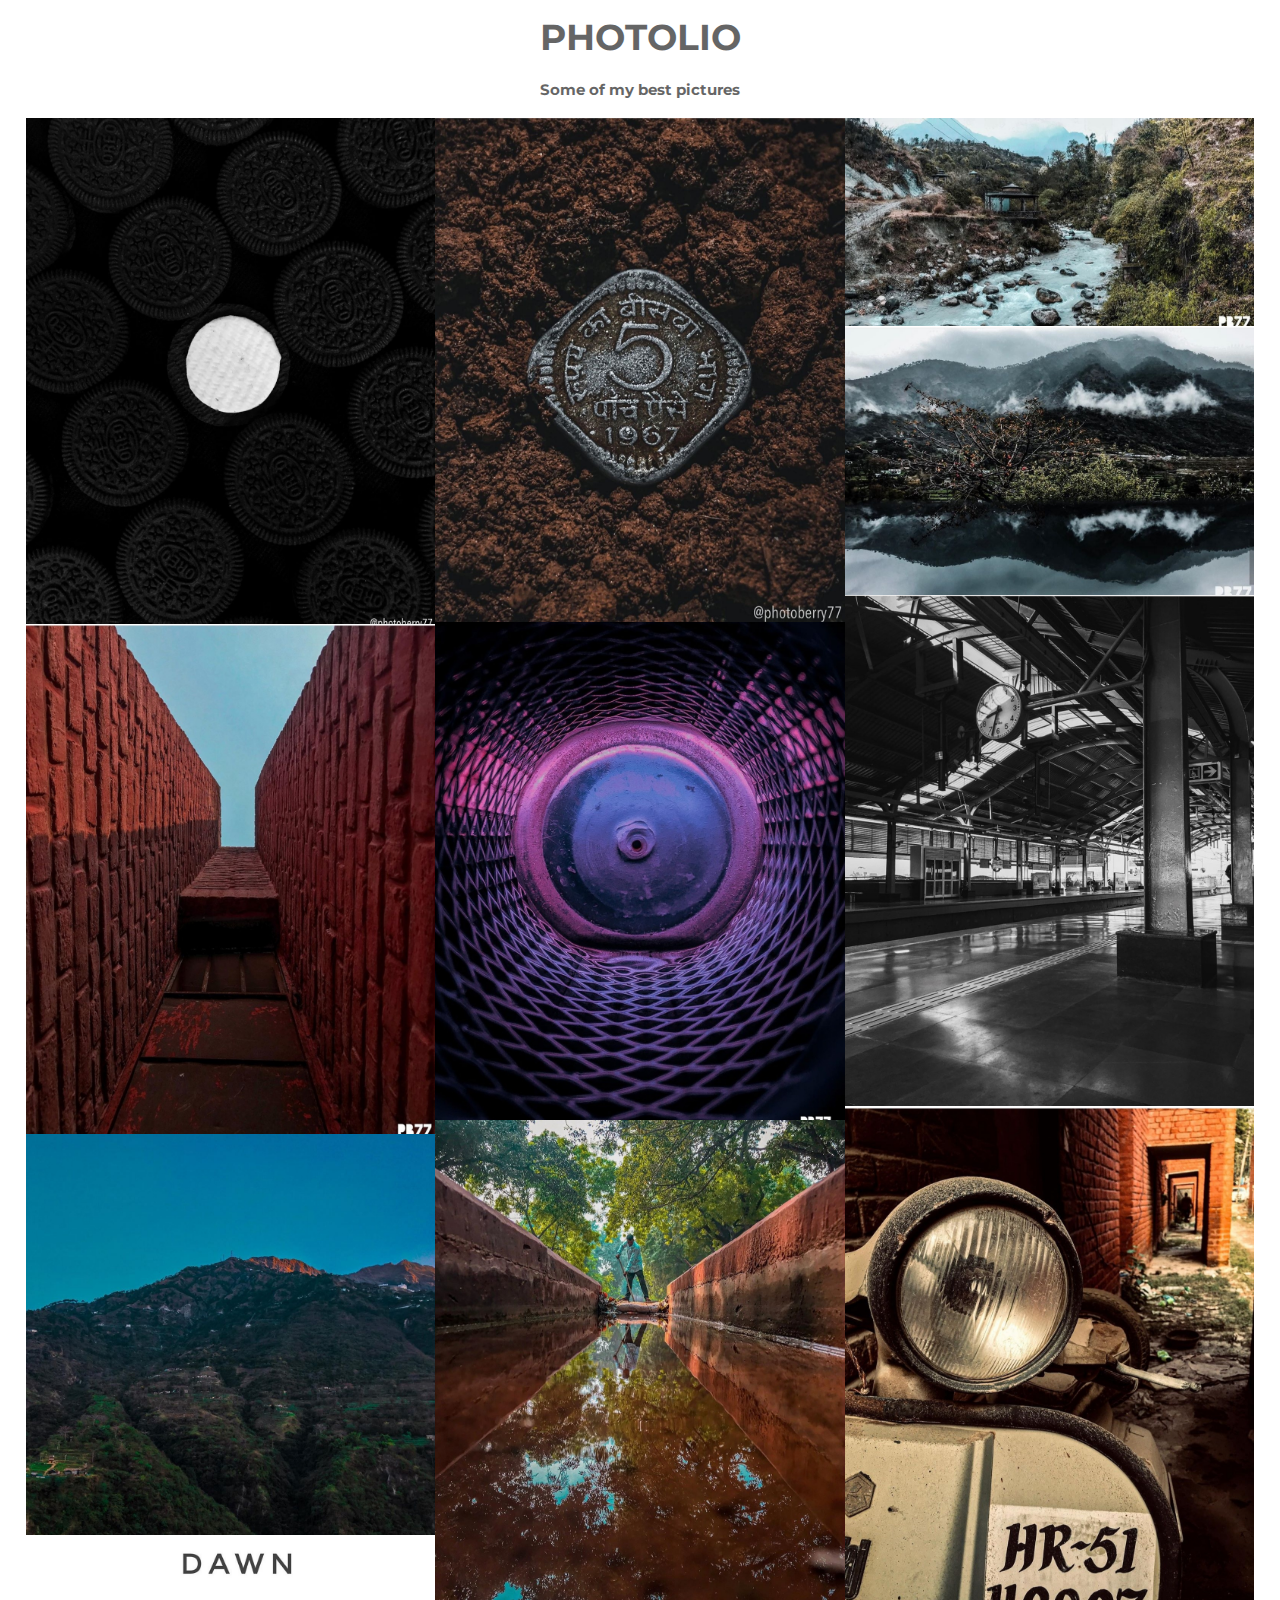
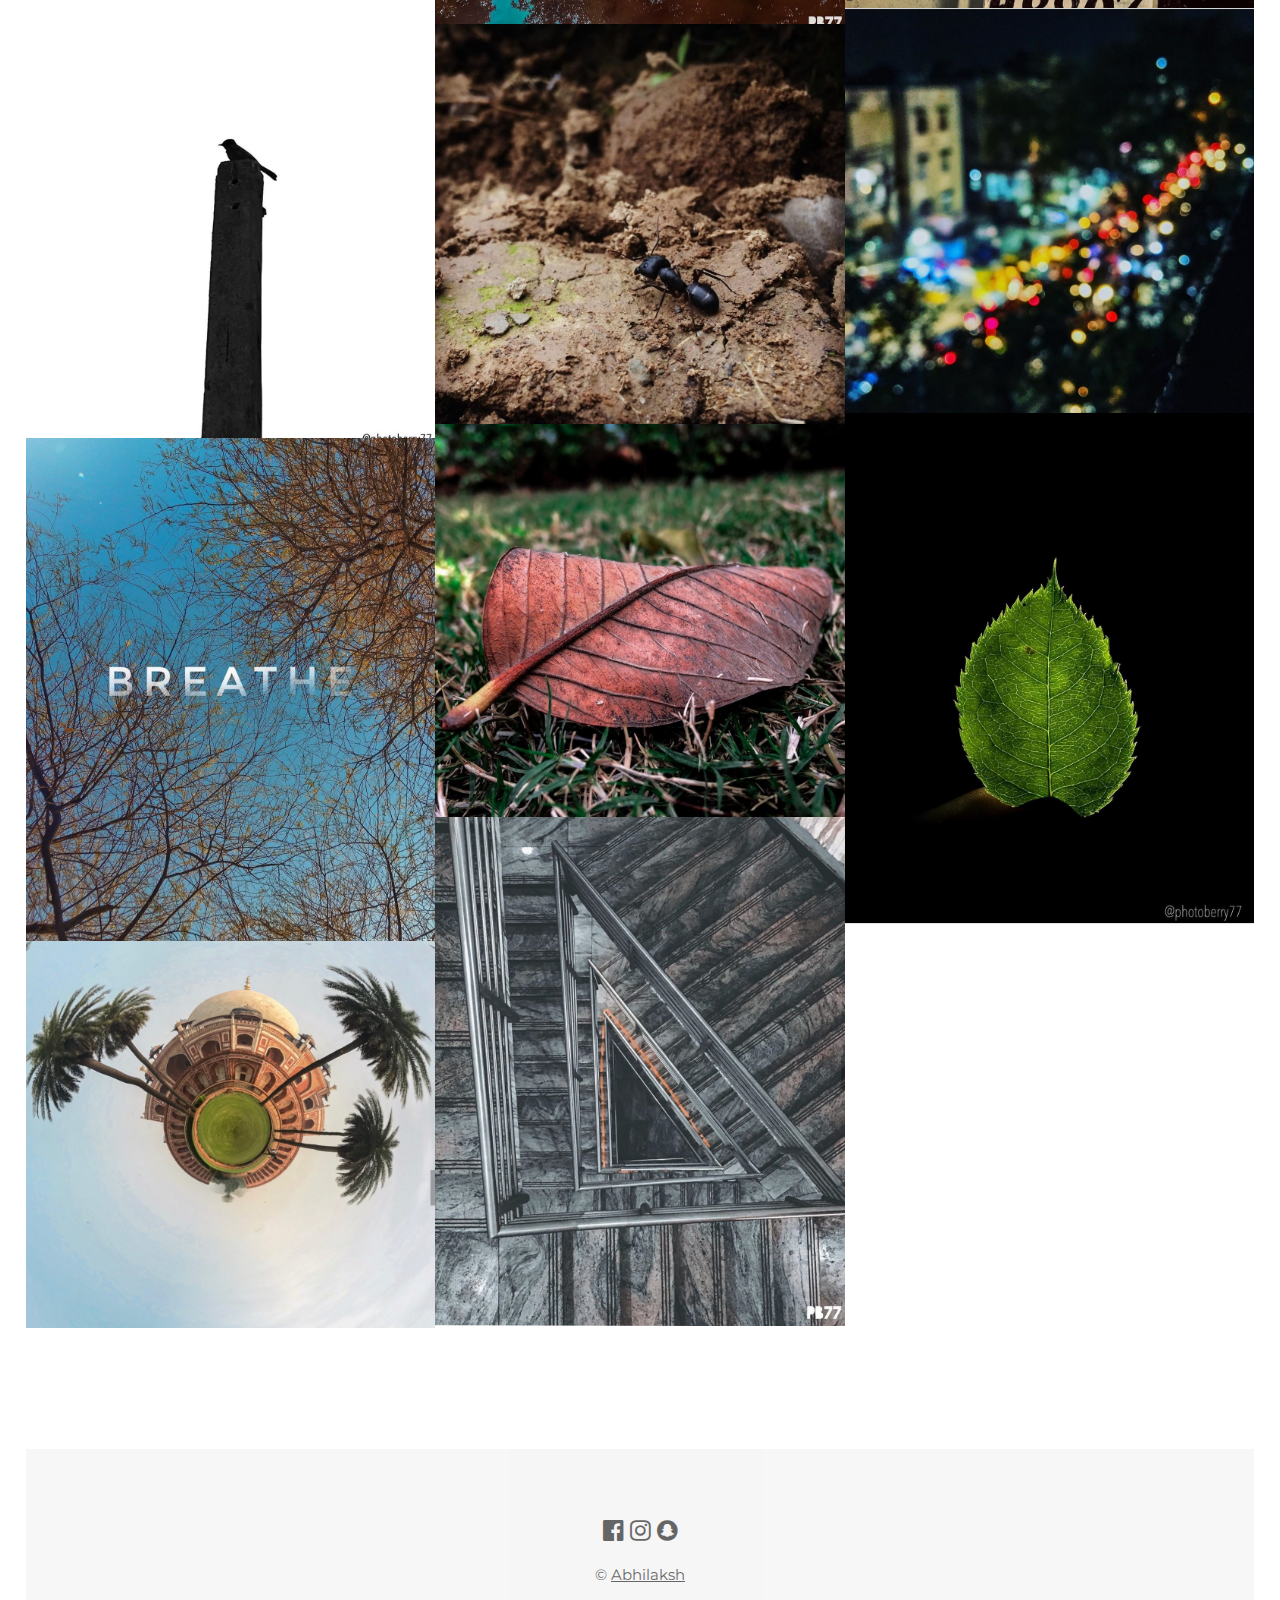
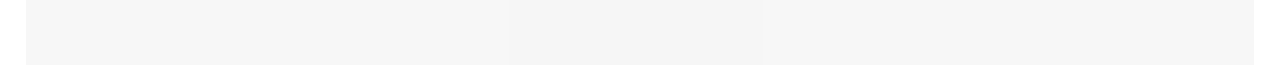
==== photolio/photolio.html @ 99bea7ec "Add files via upload" ====
<!DOCTYPE html>
<html>
<title>PhotoBerry77</title>
<meta charset="UTF-8">
<meta name="viewport" content="width=device-width, initial-scale=1">
<link rel="stylesheet" href="https://www.w3schools.com/w3css/4/w3.css">
<link rel="stylesheet" href="https://fonts.googleapis.com/css?family=Montserrat">
<link rel="stylesheet" href="https://cdnjs.cloudflare.com/ajax/libs/font-awesome/4.7.0/css/font-awesome.min.css">
<style>
body,h1 {font-family: "Montserrat", sans-serif; padding: 0 2%;}
img {margin-bottom: -7px}
.w3-row-padding img {margin-bottom: 12px}
</style>
<body >

<!-- Sidebar -->


<!-- !PAGE CONTENT! -->
<div class="w3-content" style="max-width:1500px">

<!-- Header -->
<div class="w3-opacity">

<div class="w3-clear"></div>
<header class="w3-center w3-margin-bottom">
  <h1><b>PHOTOLIO</b></h1>
  <p><b>Some of my best pictures</b></p>

</header>
</div>

<!-- Photo Grid -->
<div class="w3-row" id="myGrid" style="margin-bottom:128px">
  <div class="w3-third">
    <img src="images-port/3.jpg" style="width:100%">
    <img src="images-port/8.jpg" style="width:100%">
    <img src="images-port/5.jpg" style="width:100%">
    <img src="images-port/1.jpg" style="width:100%">
    <img src="images-port/2.jpg" style="width:100%">
    <img src="images-port/9.jpg" style="width:100%">
  </div>

  <div class="w3-third">
    <img src="images-port/15.jpg" style="width:100%">
    <img src="images-port/10.jpg" style="width:100%">
    <img src="images-port/7.jpg" style="width:100%">
    <img src="images-port/4.jpg" style="width:100%">
    <img src="images-port/17.jpg" style="width:100%">
    <img src="images-port/11.jpg" style="width:100%">
  </div>

  <div class="w3-third">
    <img src="images-port/13.jpg" style="width:100%">
    <img src="images-port/12.jpg" style="width:100%">
    <img src="images-port/6.jpg" style="width:100%">
    <img src="images-port/16.jpg" style="width:100%">
    <img src="images-port/19.jpg" style="width:100%">
    <img src="images-port/14.jpg" style="width:100%">
  </div>
</div>

<!-- End Page Content -->
</div>

<!-- Footer -->
<footer class="w3-container w3-padding-64 w3-light-grey w3-center w3-opacity w3-xlarge" style="margin-top:128px">
  <i class="fa fa-facebook-official w3-hover-opacity"></i>
  <i class="fa fa-instagram w3-hover-opacity"></i>
  <i class="fa fa-snapchat w3-hover-opacity"></i>

  <p class="w3-medium">&copy <a href="abhilaksh/index.html" target="_blank" class="w3-hover-text-green">Abhilaksh</a></p>
</footer>

<script>
// Toggle grid padding
function myFunction() {
  var x = document.getElementById("myGrid");
  if (x.className === "w3-row") {
    x.className = "w3-row-padding";
  } else {
    x.className = x.className.replace("w3-row-padding", "w3-row");
  }
}

// Open and close sidebar
function w3_open() {
  document.getElementById("mySidebar").style.width = "100%";
  document.getElementById("mySidebar").style.display = "block";
}

function w3_close() {
  document.getElementById("mySidebar").style.display = "none";
}
</script>

</body>
</html>
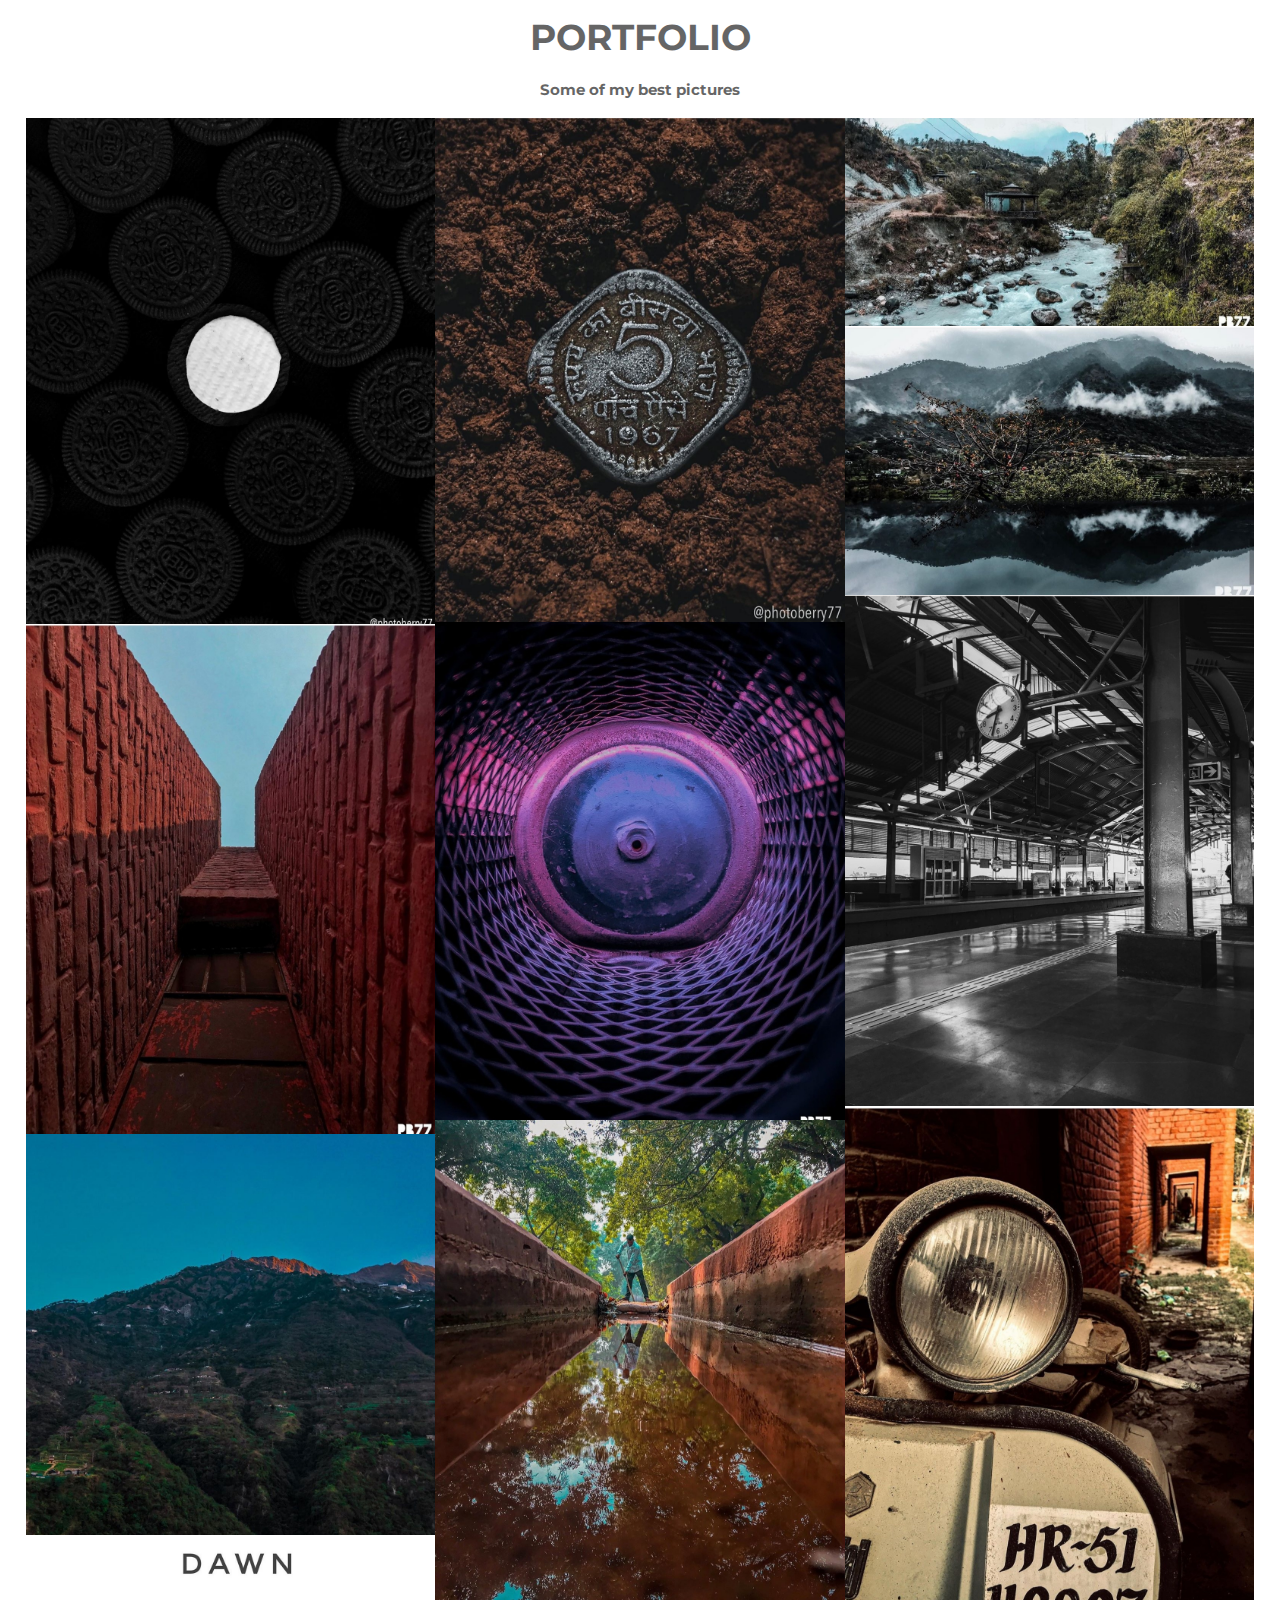
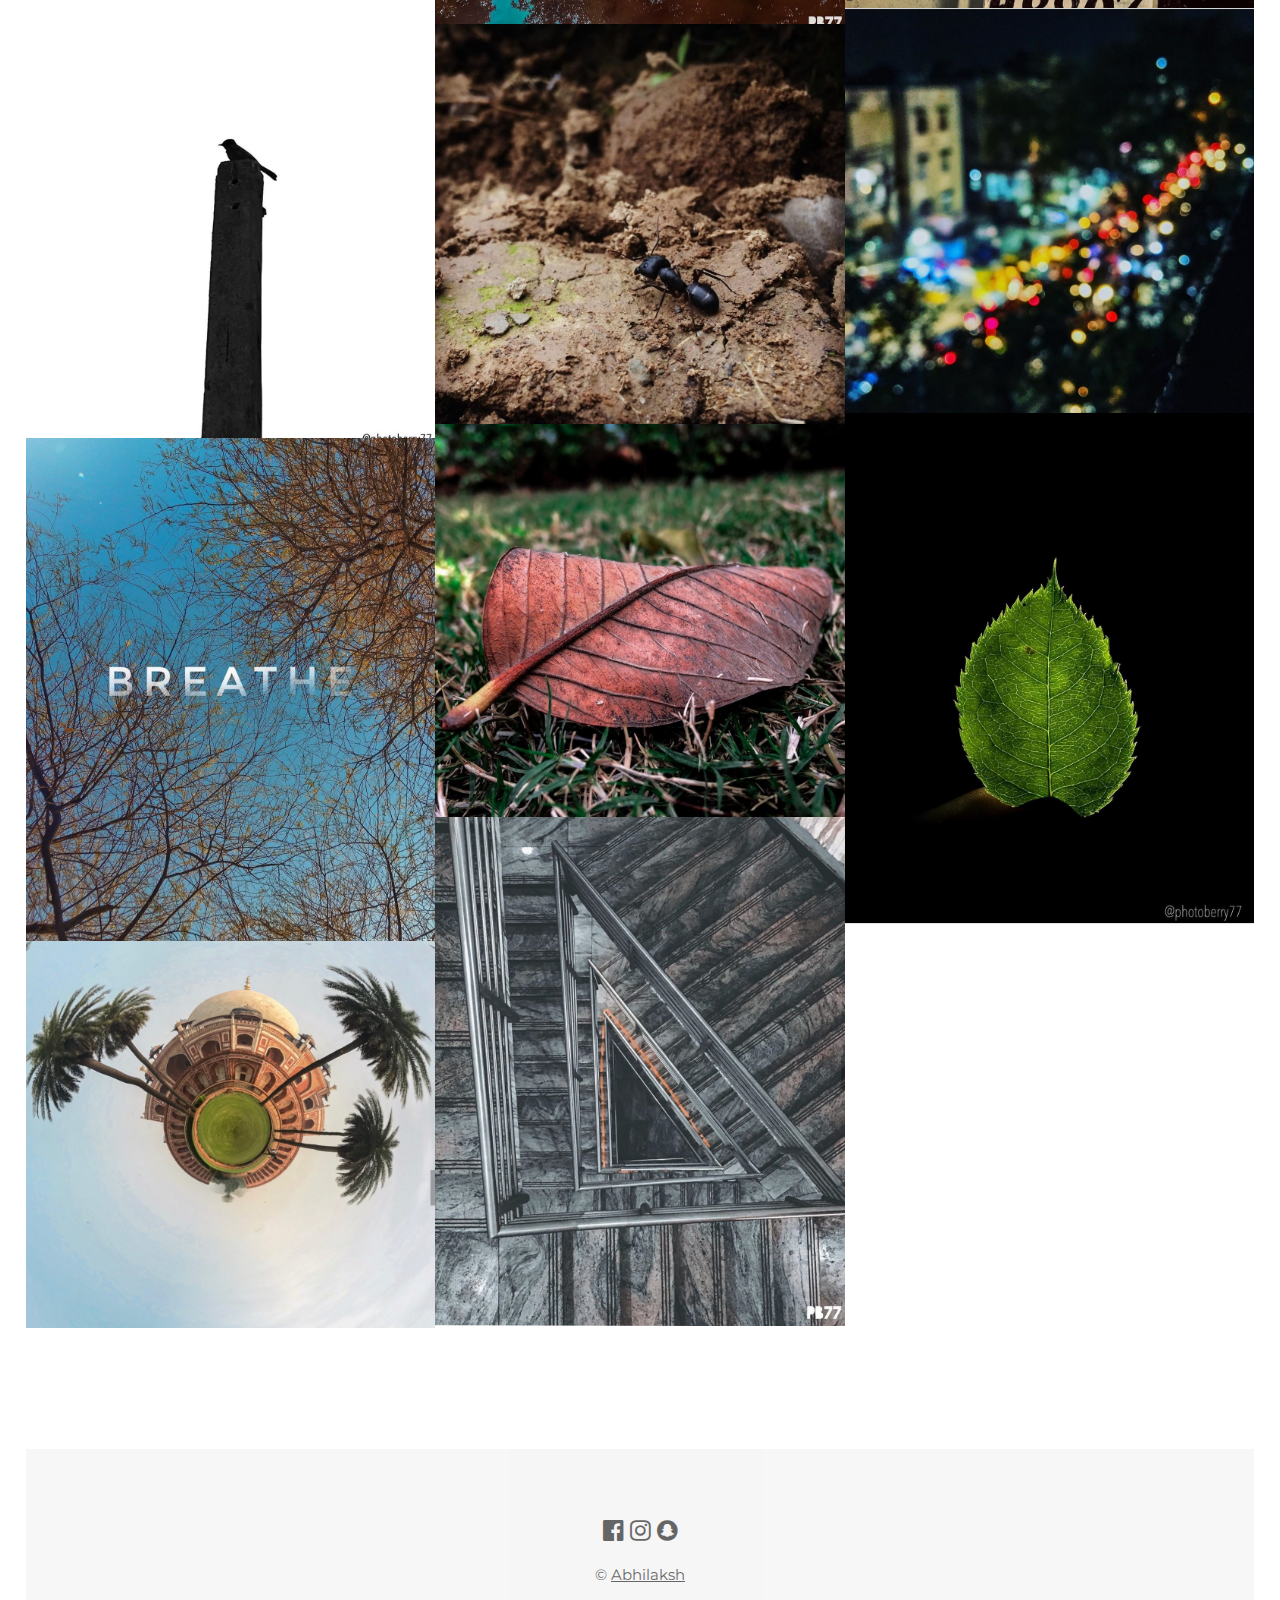
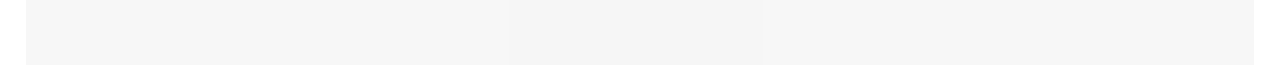
==== commit 420413bf: "Update photolio.html" ====
--- a/photolio/photolio.html
+++ b/photolio/photolio.html
@@ -24,7 +24,7 @@
 
 <div class="w3-clear"></div>
 <header class="w3-center w3-margin-bottom">
-  <h1><b>PHOTOLIO</b></h1>
+  <h1><b>PORTFOLIO</b></h1>
   <p><b>Some of my best pictures</b></p>
 
 </header>
